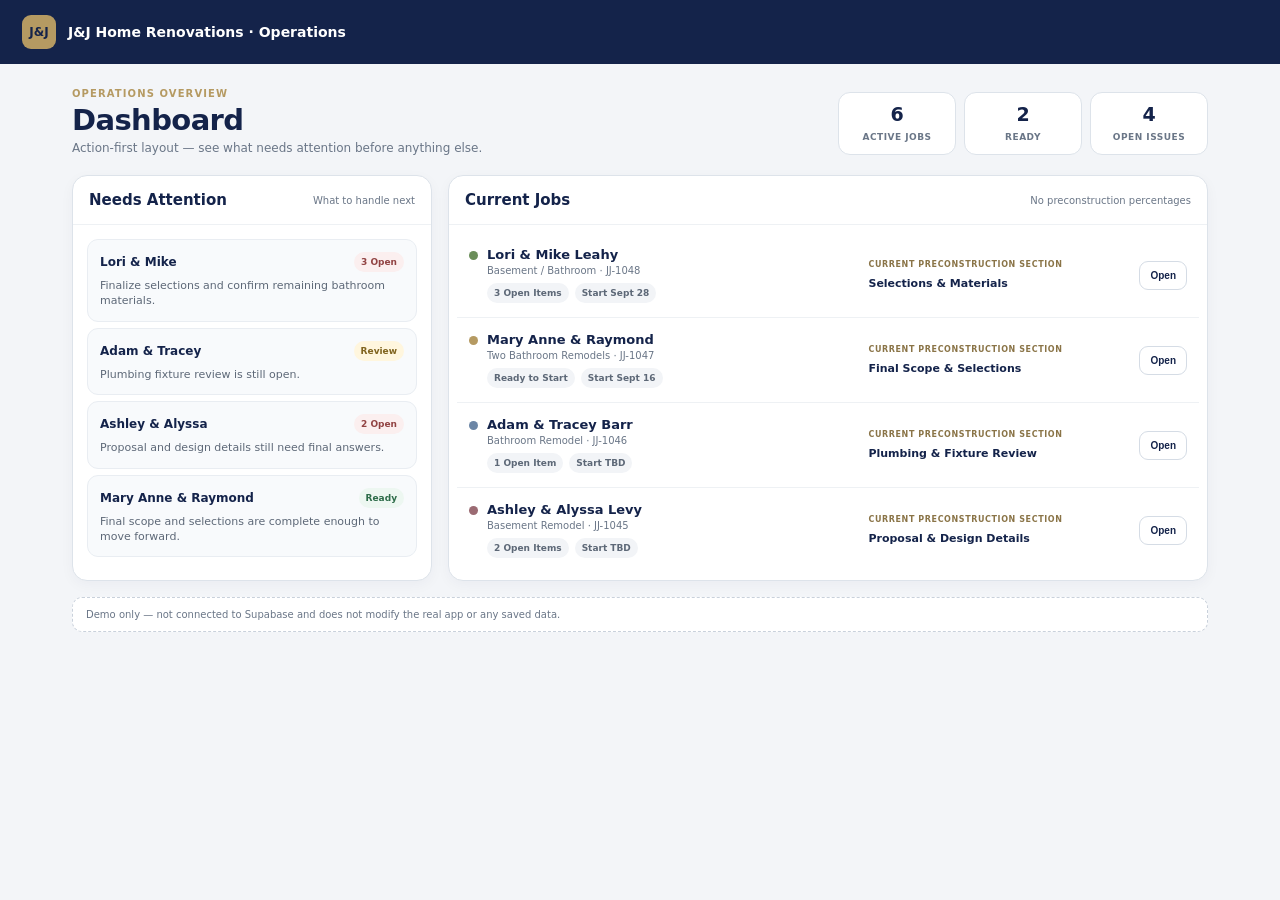
==== dashboard-demo-b.html @ 9916b557 "Add isolated dashboard demo B action-first layout" ====
<!doctype html>
<html lang="en">
<head>
<meta charset="utf-8">
<meta name="viewport" content="width=device-width,initial-scale=1,viewport-fit=cover">
<title>J&J Dashboard Demo B</title>
<style>
:root{--navy:#14234A;--gold:#B59A62;--bg:#F3F5F8;--card:#fff;--line:#DDE3EA;--muted:#6A7687;--green:#2F7A53;--red:#A84A4A;--amber:#8A6A25}
*{box-sizing:border-box}
body{margin:0;background:var(--bg);color:var(--navy);font-family:Inter,system-ui,-apple-system,BlinkMacSystemFont,"Segoe UI",sans-serif}
header{height:64px;background:var(--navy);color:#fff;display:flex;align-items:center;padding:0 22px;gap:12px}
.logo{width:34px;height:34px;border-radius:9px;background:var(--gold);display:grid;place-items:center;color:var(--navy);font-size:12px;font-weight:900}
header strong{font-size:14px}
main{max-width:1180px;margin:auto;padding:24px 22px 46px}
.hero{display:flex;align-items:flex-end;justify-content:space-between;gap:20px;margin-bottom:20px}
.eyebrow{font-size:10px;text-transform:uppercase;letter-spacing:1.1px;font-weight:900;color:var(--gold)}
h1{margin:4px 0 4px;font-size:29px;letter-spacing:-.6px}
.hero p{margin:0;color:var(--muted);font-size:12px}
.stats{display:flex;gap:8px;flex-wrap:wrap}
.stat{min-width:118px;background:#fff;border:1px solid var(--line);border-radius:12px;padding:10px 12px;text-align:center}
.stat b{display:block;font-size:19px}.stat span{font-size:9px;color:var(--muted);font-weight:800;text-transform:uppercase;letter-spacing:.5px}
.layout{display:grid;grid-template-columns:360px minmax(0,1fr);gap:16px}
.panel{background:#fff;border:1px solid var(--line);border-radius:15px;box-shadow:0 4px 14px rgba(20,35,74,.04);overflow:hidden}
.panel-head{padding:15px 16px;border-bottom:1px solid #EEF1F4;display:flex;justify-content:space-between;align-items:center}
.panel-head h2{margin:0;font-size:15px}.panel-head small{color:var(--muted);font-size:10px}
.attention{padding:8px}
.task{padding:12px;border-radius:11px;margin:6px;background:#F8FAFC;border:1px solid #E9EDF2}
.task-top{display:flex;gap:8px;align-items:center;justify-content:space-between}
.task-name{font-size:12px;font-weight:900}.badge{font-size:9px;font-weight:900;padding:5px 7px;border-radius:999px;background:#FBEFEF;color:#914343}
.badge.amber{background:#FFF6DE;color:#80641F}.badge.green{background:#EDF7F1;color:#2D6C49}
.task p{margin:6px 0 0;color:#5D6877;font-size:11px;line-height:1.4}
.jobs{padding:8px}
.job{display:grid;grid-template-columns:minmax(0,1.2fr) minmax(160px,.8fr) auto;gap:14px;align-items:center;padding:14px 12px;border-bottom:1px solid #EEF1F4}
.job:last-child{border-bottom:0}
.name{display:flex;align-items:flex-start;gap:9px}.dot{width:9px;height:9px;border-radius:50%;margin-top:4px;background:var(--project)}
.name b{display:block;font-size:13px}.name small{display:block;margin-top:3px;color:var(--muted);font-size:10px}
.section small{display:block;color:#8A7447;font-size:8px;font-weight:900;text-transform:uppercase;letter-spacing:.6px;margin-bottom:3px}.section b{font-size:11px}
.meta{display:flex;gap:6px;flex-wrap:wrap;margin-top:7px}.chip{font-size:9px;padding:5px 7px;border-radius:999px;background:#F2F4F7;color:#5D6877;font-weight:800}
.open{border:1px solid #D5DCE5;background:#fff;color:var(--navy);border-radius:9px;padding:8px 10px;font-size:10px;font-weight:900}
.note{margin-top:16px;padding:11px 13px;border:1px dashed #C9D1DB;border-radius:10px;background:#fff;color:var(--muted);font-size:10px}
@media(max-width:900px){.hero{align-items:flex-start;flex-direction:column}.layout{grid-template-columns:1fr}.attention{display:grid;grid-template-columns:1fr 1fr}.job{grid-template-columns:minmax(0,1fr) 210px auto}}
@media(max-width:680px){main{padding:18px 14px 36px}.attention{grid-template-columns:1fr}.job{grid-template-columns:1fr auto}.section{grid-column:1/-1;padding-left:18px}.stats{width:100%}.stat{flex:1;min-width:90px}}
</style>
</head>
<body>
<header><div class="logo">J&J</div><strong>J&J Home Renovations · Operations</strong></header>
<main>
  <div class="hero">
    <div><div class="eyebrow">Operations Overview</div><h1>Dashboard</h1><p>Action-first layout — see what needs attention before anything else.</p></div>
    <div class="stats">
      <div class="stat"><b>6</b><span>Active Jobs</span></div>
      <div class="stat"><b>2</b><span>Ready</span></div>
      <div class="stat"><b>4</b><span>Open Issues</span></div>
    </div>
  </div>

  <div class="layout">
    <section class="panel">
      <div class="panel-head"><h2>Needs Attention</h2><small>What to handle next</small></div>
      <div class="attention">
        <div class="task"><div class="task-top"><span class="task-name">Lori & Mike</span><span class="badge">3 Open</span></div><p>Finalize selections and confirm remaining bathroom materials.</p></div>
        <div class="task"><div class="task-top"><span class="task-name">Adam & Tracey</span><span class="badge amber">Review</span></div><p>Plumbing fixture review is still open.</p></div>
        <div class="task"><div class="task-top"><span class="task-name">Ashley & Alyssa</span><span class="badge">2 Open</span></div><p>Proposal and design details still need final answers.</p></div>
        <div class="task"><div class="task-top"><span class="task-name">Mary Anne & Raymond</span><span class="badge green">Ready</span></div><p>Final scope and selections are complete enough to move forward.</p></div>
      </div>
    </section>

    <section class="panel">
      <div class="panel-head"><h2>Current Jobs</h2><small>No preconstruction percentages</small></div>
      <div class="jobs">
        <div class="job" style="--project:#6B8E5A">
          <div class="name"><span class="dot"></span><div><b>Lori & Mike Leahy</b><small>Basement / Bathroom · JJ-1048</small><div class="meta"><span class="chip">3 Open Items</span><span class="chip">Start Sept 28</span></div></div></div>
          <div class="section"><small>Current Preconstruction Section</small><b>Selections & Materials</b></div>
          <button class="open">Open</button>
        </div>

        <div class="job" style="--project:#B59A62">
          <div class="name"><span class="dot"></span><div><b>Mary Anne & Raymond</b><small>Two Bathroom Remodels · JJ-1047</small><div class="meta"><span class="chip">Ready to Start</span><span class="chip">Start Sept 16</span></div></div></div>
          <div class="section"><small>Current Preconstruction Section</small><b>Final Scope & Selections</b></div>
          <button class="open">Open</button>
        </div>

        <div class="job" style="--project:#6C86A6">
          <div class="name"><span class="dot"></span><div><b>Adam & Tracey Barr</b><small>Bathroom Remodel · JJ-1046</small><div class="meta"><span class="chip">1 Open Item</span><span class="chip">Start TBD</span></div></div></div>
          <div class="section"><small>Current Preconstruction Section</small><b>Plumbing & Fixture Review</b></div>
          <button class="open">Open</button>
        </div>

        <div class="job" style="--project:#9B6B73">
          <div class="name"><span class="dot"></span><div><b>Ashley & Alyssa Levy</b><small>Basement Remodel · JJ-1045</small><div class="meta"><span class="chip">2 Open Items</span><span class="chip">Start TBD</span></div></div></div>
          <div class="section"><small>Current Preconstruction Section</small><b>Proposal & Design Details</b></div>
          <button class="open">Open</button>
        </div>
      </div>
    </section>
  </div>

  <div class="note">Demo only — not connected to Supabase and does not modify the real app or any saved data.</div>
</main>
</body>
</html>
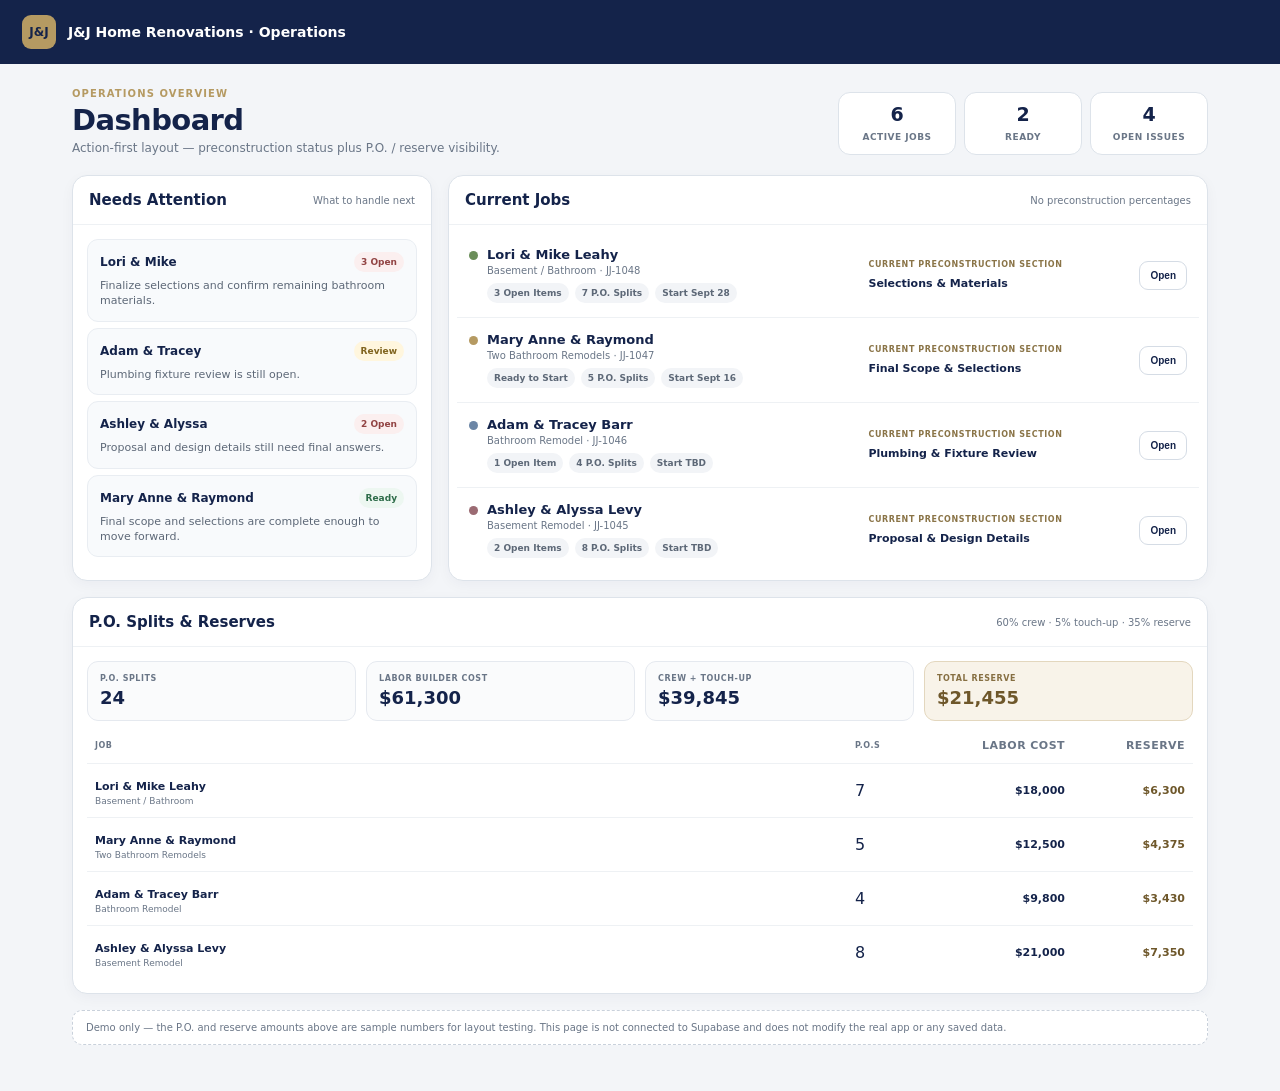
==== commit c102473b: "Add P.O. splits and reserve totals to dashboard demo B" ====
--- a/dashboard-demo-b.html
+++ b/dashboard-demo-b.html
@@ -21,7 +21,7 @@
 .stat b{display:block;font-size:19px}.stat span{font-size:9px;color:var(--muted);font-weight:800;text-transform:uppercase;letter-spacing:.5px}
 .layout{display:grid;grid-template-columns:360px minmax(0,1fr);gap:16px}
 .panel{background:#fff;border:1px solid var(--line);border-radius:15px;box-shadow:0 4px 14px rgba(20,35,74,.04);overflow:hidden}
-.panel-head{padding:15px 16px;border-bottom:1px solid #EEF1F4;display:flex;justify-content:space-between;align-items:center}
+.panel-head{padding:15px 16px;border-bottom:1px solid #EEF1F4;display:flex;justify-content:space-between;align-items:center;gap:12px}
 .panel-head h2{margin:0;font-size:15px}.panel-head small{color:var(--muted);font-size:10px}
 .attention{padding:8px}
 .task{padding:12px;border-radius:11px;margin:6px;background:#F8FAFC;border:1px solid #E9EDF2}
@@ -37,16 +37,27 @@
 .section small{display:block;color:#8A7447;font-size:8px;font-weight:900;text-transform:uppercase;letter-spacing:.6px;margin-bottom:3px}.section b{font-size:11px}
 .meta{display:flex;gap:6px;flex-wrap:wrap;margin-top:7px}.chip{font-size:9px;padding:5px 7px;border-radius:999px;background:#F2F4F7;color:#5D6877;font-weight:800}
 .open{border:1px solid #D5DCE5;background:#fff;color:var(--navy);border-radius:9px;padding:8px 10px;font-size:10px;font-weight:900}
+.po-panel{margin-top:16px}
+.po-summary{display:grid;grid-template-columns:repeat(4,minmax(0,1fr));gap:10px;padding:14px}
+.po-kpi{border:1px solid #E5E9EF;border-radius:11px;padding:12px;background:#FAFBFC}
+.po-kpi span{display:block;color:var(--muted);font-size:8px;text-transform:uppercase;font-weight:900;letter-spacing:.55px}
+.po-kpi b{display:block;margin-top:4px;font-size:18px}
+.po-kpi.reserve{background:#F8F3E9;border-color:#E3D7BE}.po-kpi.reserve span{color:#866F42}.po-kpi.reserve b{color:#6E572A}
+.po-table{padding:0 14px 14px}
+.po-row{display:grid;grid-template-columns:minmax(0,1.4fr) 90px 110px 110px;gap:10px;align-items:center;padding:11px 8px;border-top:1px solid #EEF1F4}
+.po-row.head{color:var(--muted);font-size:8px;font-weight:900;text-transform:uppercase;letter-spacing:.45px;border-top:0;padding-top:4px}
+.po-row b{font-size:11px}.po-row small{display:block;color:var(--muted);font-size:9px;margin-top:2px}
+.money{text-align:right;font-size:11px;font-weight:850}.reserve-money{color:#6E572A}
 .note{margin-top:16px;padding:11px 13px;border:1px dashed #C9D1DB;border-radius:10px;background:#fff;color:var(--muted);font-size:10px}
-@media(max-width:900px){.hero{align-items:flex-start;flex-direction:column}.layout{grid-template-columns:1fr}.attention{display:grid;grid-template-columns:1fr 1fr}.job{grid-template-columns:minmax(0,1fr) 210px auto}}
-@media(max-width:680px){main{padding:18px 14px 36px}.attention{grid-template-columns:1fr}.job{grid-template-columns:1fr auto}.section{grid-column:1/-1;padding-left:18px}.stats{width:100%}.stat{flex:1;min-width:90px}}
+@media(max-width:900px){.hero{align-items:flex-start;flex-direction:column}.layout{grid-template-columns:1fr}.attention{display:grid;grid-template-columns:1fr 1fr}.job{grid-template-columns:minmax(0,1fr) 210px auto}.po-summary{grid-template-columns:repeat(4,1fr)}}
+@media(max-width:680px){main{padding:18px 14px 36px}.attention{grid-template-columns:1fr}.job{grid-template-columns:1fr auto}.section{grid-column:1/-1;padding-left:18px}.stats{width:100%}.stat{flex:1;min-width:90px}.po-summary{grid-template-columns:1fr 1fr}.po-row{grid-template-columns:minmax(0,1fr) 70px 90px}.po-row>div:nth-child(3){display:none}}
 </style>
 </head>
 <body>
 <header><div class="logo">J&J</div><strong>J&J Home Renovations · Operations</strong></header>
 <main>
   <div class="hero">
-    <div><div class="eyebrow">Operations Overview</div><h1>Dashboard</h1><p>Action-first layout — see what needs attention before anything else.</p></div>
+    <div><div class="eyebrow">Operations Overview</div><h1>Dashboard</h1><p>Action-first layout — preconstruction status plus P.O. / reserve visibility.</p></div>
     <div class="stats">
       <div class="stat"><b>6</b><span>Active Jobs</span></div>
       <div class="stat"><b>2</b><span>Ready</span></div>
@@ -69,25 +80,25 @@
       <div class="panel-head"><h2>Current Jobs</h2><small>No preconstruction percentages</small></div>
       <div class="jobs">
         <div class="job" style="--project:#6B8E5A">
-          <div class="name"><span class="dot"></span><div><b>Lori & Mike Leahy</b><small>Basement / Bathroom · JJ-1048</small><div class="meta"><span class="chip">3 Open Items</span><span class="chip">Start Sept 28</span></div></div></div>
+          <div class="name"><span class="dot"></span><div><b>Lori & Mike Leahy</b><small>Basement / Bathroom · JJ-1048</small><div class="meta"><span class="chip">3 Open Items</span><span class="chip">7 P.O. Splits</span><span class="chip">Start Sept 28</span></div></div></div>
           <div class="section"><small>Current Preconstruction Section</small><b>Selections & Materials</b></div>
           <button class="open">Open</button>
         </div>
 
         <div class="job" style="--project:#B59A62">
-          <div class="name"><span class="dot"></span><div><b>Mary Anne & Raymond</b><small>Two Bathroom Remodels · JJ-1047</small><div class="meta"><span class="chip">Ready to Start</span><span class="chip">Start Sept 16</span></div></div></div>
+          <div class="name"><span class="dot"></span><div><b>Mary Anne & Raymond</b><small>Two Bathroom Remodels · JJ-1047</small><div class="meta"><span class="chip">Ready to Start</span><span class="chip">5 P.O. Splits</span><span class="chip">Start Sept 16</span></div></div></div>
           <div class="section"><small>Current Preconstruction Section</small><b>Final Scope & Selections</b></div>
           <button class="open">Open</button>
         </div>
 
         <div class="job" style="--project:#6C86A6">
-          <div class="name"><span class="dot"></span><div><b>Adam & Tracey Barr</b><small>Bathroom Remodel · JJ-1046</small><div class="meta"><span class="chip">1 Open Item</span><span class="chip">Start TBD</span></div></div></div>
+          <div class="name"><span class="dot"></span><div><b>Adam & Tracey Barr</b><small>Bathroom Remodel · JJ-1046</small><div class="meta"><span class="chip">1 Open Item</span><span class="chip">4 P.O. Splits</span><span class="chip">Start TBD</span></div></div></div>
           <div class="section"><small>Current Preconstruction Section</small><b>Plumbing & Fixture Review</b></div>
           <button class="open">Open</button>
         </div>
 
         <div class="job" style="--project:#9B6B73">
-          <div class="name"><span class="dot"></span><div><b>Ashley & Alyssa Levy</b><small>Basement Remodel · JJ-1045</small><div class="meta"><span class="chip">2 Open Items</span><span class="chip">Start TBD</span></div></div></div>
+          <div class="name"><span class="dot"></span><div><b>Ashley & Alyssa Levy</b><small>Basement Remodel · JJ-1045</small><div class="meta"><span class="chip">2 Open Items</span><span class="chip">8 P.O. Splits</span><span class="chip">Start TBD</span></div></div></div>
           <div class="section"><small>Current Preconstruction Section</small><b>Proposal & Design Details</b></div>
           <button class="open">Open</button>
         </div>
@@ -95,7 +106,24 @@
     </section>
   </div>
 
-  <div class="note">Demo only — not connected to Supabase and does not modify the real app or any saved data.</div>
+  <section class="panel po-panel">
+    <div class="panel-head"><h2>P.O. Splits & Reserves</h2><small>60% crew · 5% touch-up · 35% reserve</small></div>
+    <div class="po-summary">
+      <div class="po-kpi"><span>P.O. Splits</span><b>24</b></div>
+      <div class="po-kpi"><span>Labor Builder Cost</span><b>$61,300</b></div>
+      <div class="po-kpi"><span>Crew + Touch-Up</span><b>$39,845</b></div>
+      <div class="po-kpi reserve"><span>Total Reserve</span><b>$21,455</b></div>
+    </div>
+    <div class="po-table">
+      <div class="po-row head"><div>Job</div><div>P.O.s</div><div class="money">Labor Cost</div><div class="money">Reserve</div></div>
+      <div class="po-row"><div><b>Lori & Mike Leahy</b><small>Basement / Bathroom</small></div><div>7</div><div class="money">$18,000</div><div class="money reserve-money">$6,300</div></div>
+      <div class="po-row"><div><b>Mary Anne & Raymond</b><small>Two Bathroom Remodels</small></div><div>5</div><div class="money">$12,500</div><div class="money reserve-money">$4,375</div></div>
+      <div class="po-row"><div><b>Adam & Tracey Barr</b><small>Bathroom Remodel</small></div><div>4</div><div class="money">$9,800</div><div class="money reserve-money">$3,430</div></div>
+      <div class="po-row"><div><b>Ashley & Alyssa Levy</b><small>Basement Remodel</small></div><div>8</div><div class="money">$21,000</div><div class="money reserve-money">$7,350</div></div>
+    </div>
+  </section>
+
+  <div class="note">Demo only — the P.O. and reserve amounts above are sample numbers for layout testing. This page is not connected to Supabase and does not modify the real app or any saved data.</div>
 </main>
 </body>
 </html>
